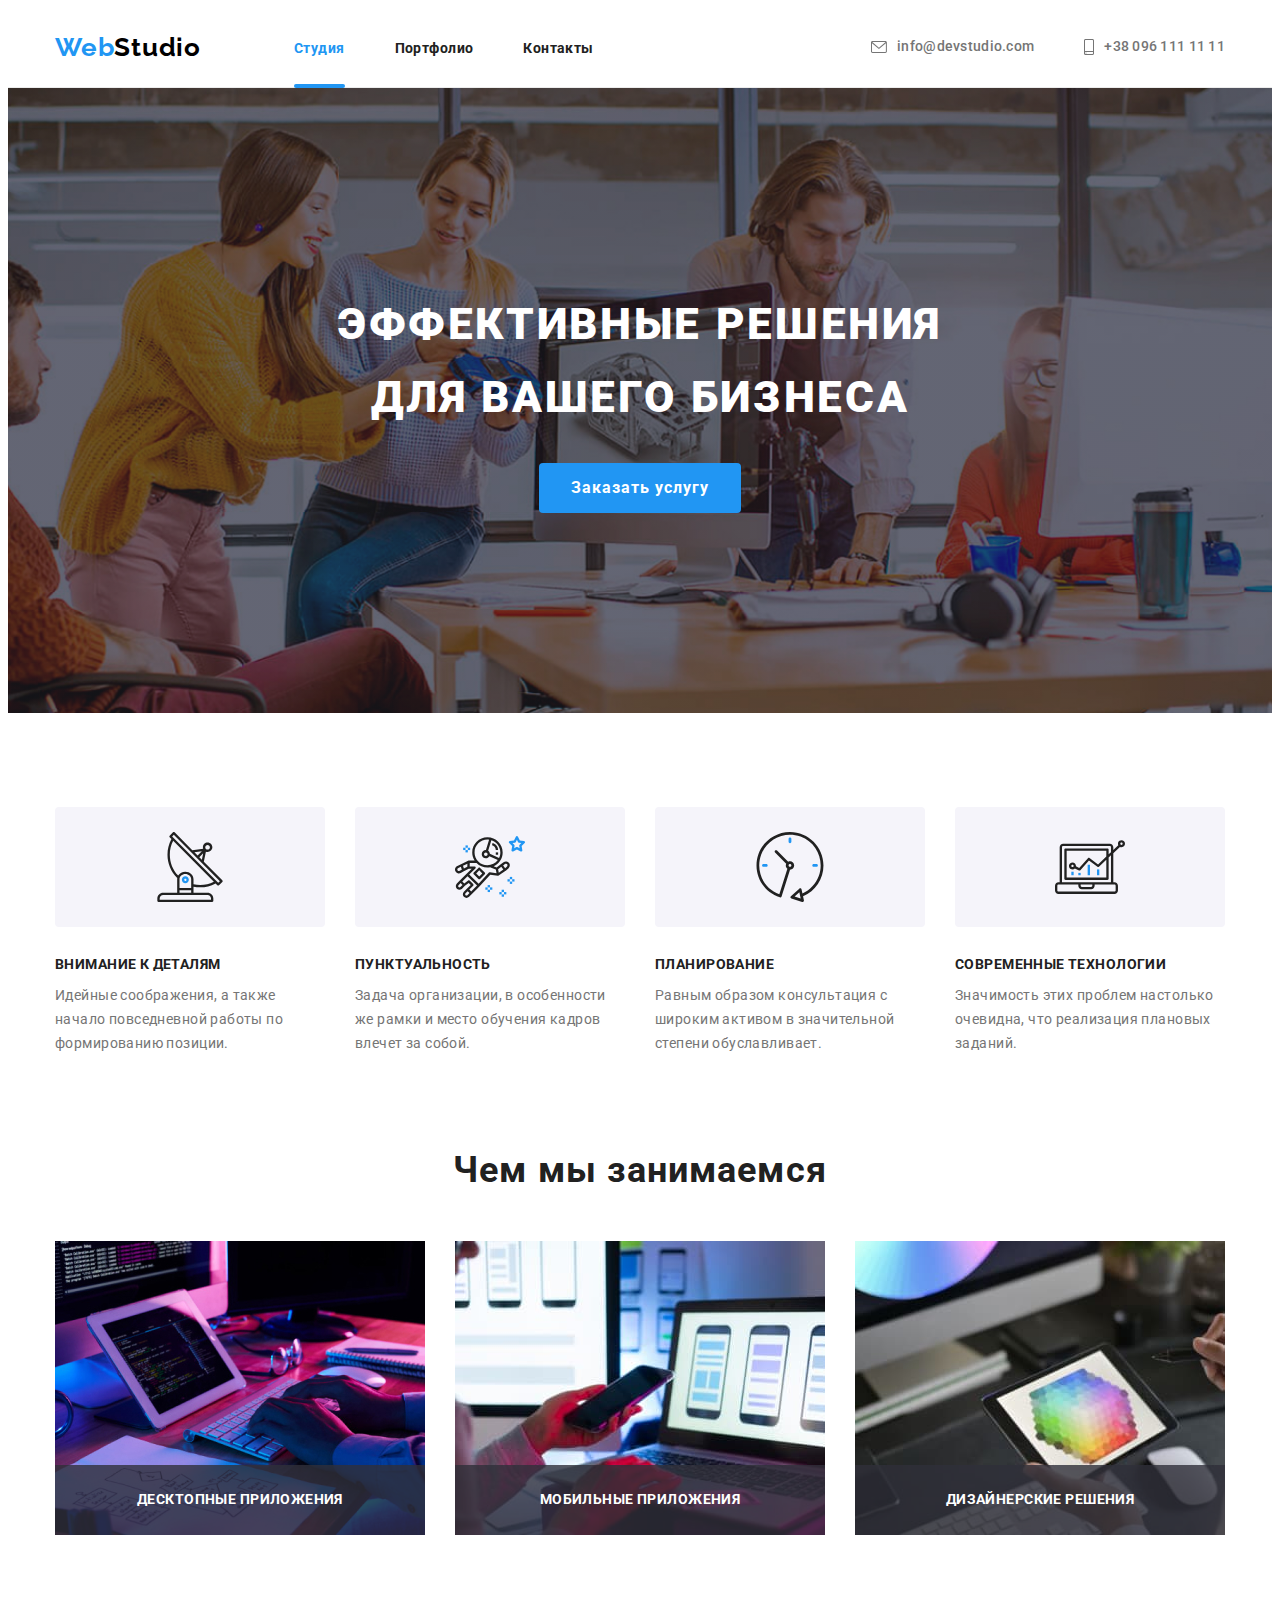
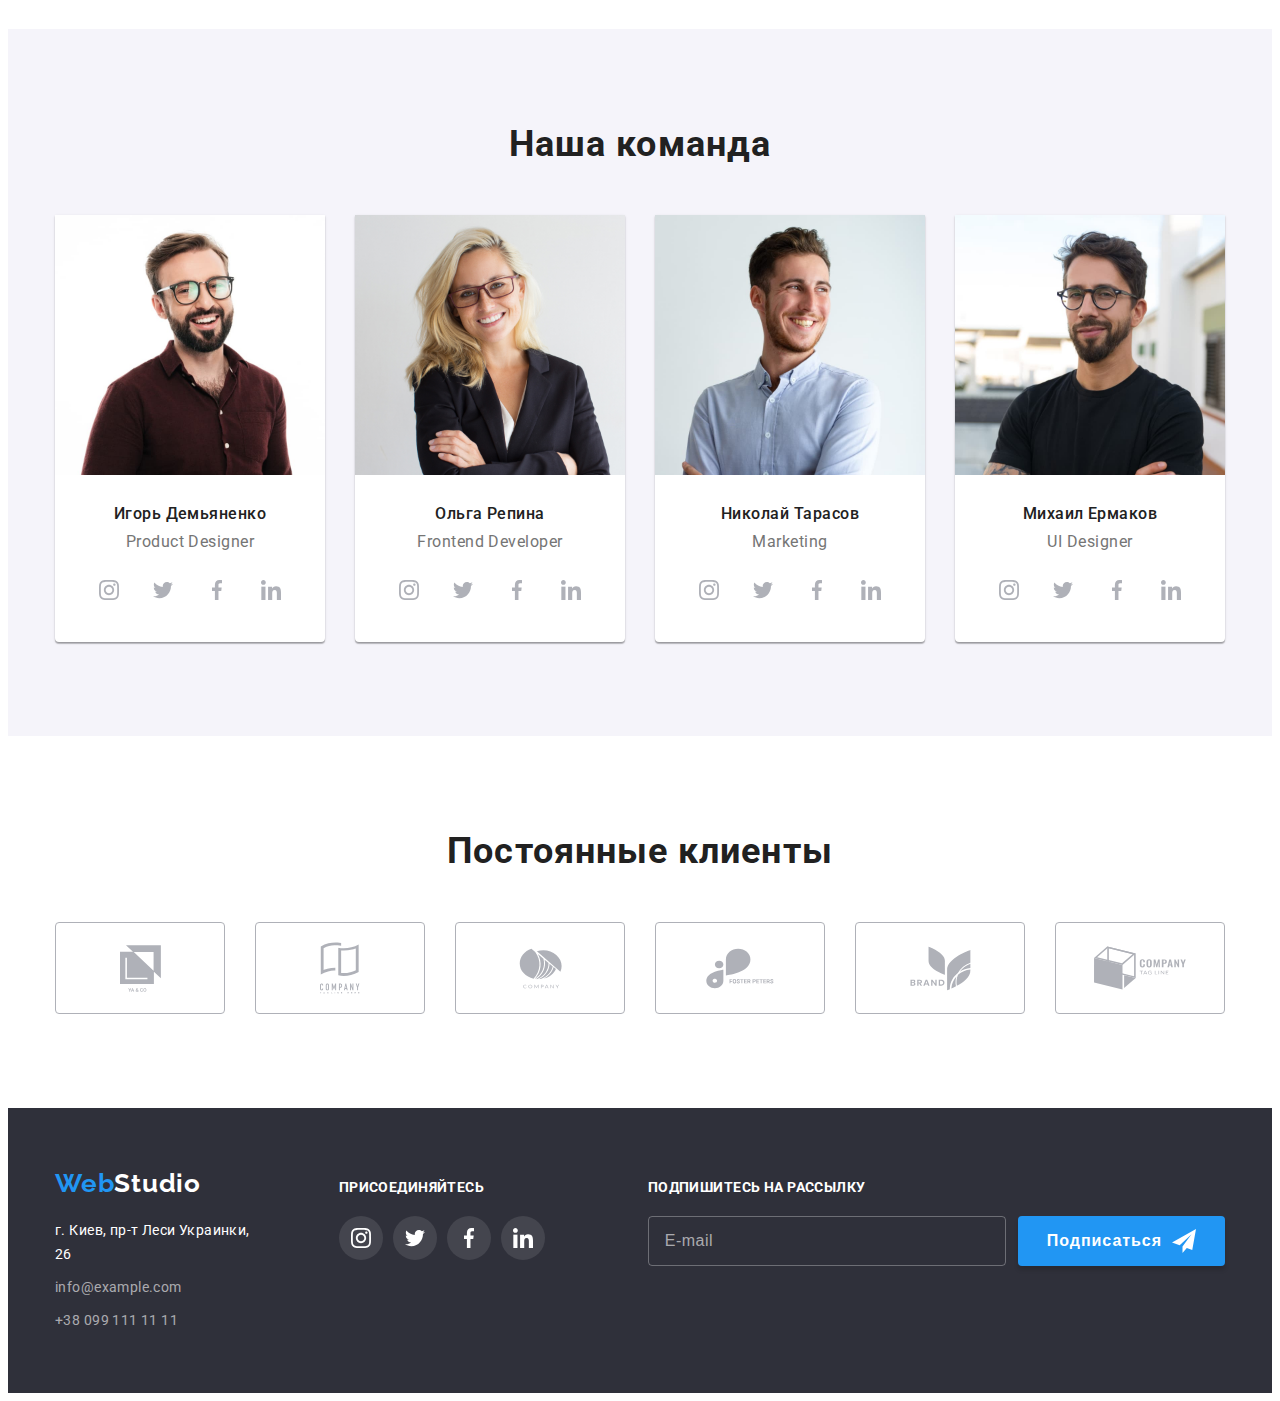
==== index.html @ 804efa56 "Переносит файлы" ====
<!DOCTYPE html>
<html lang="en">
  <head>
    <meta charset="UTF-8" />
    <meta http-equiv="X-UA-Compatible" content="IE=edge" />
    <meta name="viewport" content="width=device-width, initial-scale=1.0" />
    <title>WebStudio</title>
    <link
      rel="stylesheet"
      href="https://cdnjs.cloudflare.com/ajax/libs/modern-normalize/1.1.0/modern-normalize.min.css"
      integrity="sha512-wpPYUAdjBVSE4KJnH1VR1HeZfpl1ub8YT/NKx4PuQ5NmX2tKuGu6U/JRp5y+Y8XG2tV+wKQpNHVUX03MfMFn9Q=="
      crossorigin="anonymous"
      referrerpolicy="no-referrer"
    />
    <link rel="preconnect" href="https://fonts.gstatic.com" />
    <link
      href="https://fonts.googleapis.com/css2?family=Raleway:wght@700&family=Roboto:wght@400;500;700;900&display=swap"
      rel="stylesheet"
    />

    <link rel="stylesheet" href="./css/styles.css" />
  </head>
  <body>
    <!-- HEADER -->
    <header class="header">
      <div class="container header-container">
        <a href="" class="company link name-company-container"
          ><span class="company-span">Web</span>Studio</a
        >
        <!-- Navigation -->
        <nav class="navigation">
          <ul class="nav-link-container link list">
            <li class="nav-item">
              <a class="nav-link-title link current" href="./index.html"
                >Cтудия</a
              >
            </li>
            <li class="nav-item">
              <a class="nav-link-title link" href="./portfolio.html"
                >Портфолио</a
              >
            </li>
            <li class="nav-item">
              <a class="nav-link-title link" href="#">Контакты</a>
            </li>
          </ul>
        </nav>
        <ul class="header-link-container list">
          <li class="header-link-container-item">
            <a
              href="mailto:info@devstudio"
              class="nav-link header-button nav-icon-list-item link"
            >
              <svg class="nav-link-icon nav-link" width="16px" height="12px">
                <use href="./images/icons.svg#icon-envelope"></use>
              </svg>

              info@devstudio.com
            </a>
          </li>

          <li class="header-link-container-item">
            <a
              href="tel:+380961111111"
              class="nav-link header-button nav-icon-list-item link"
            >
              <svg class="nav-link-icon nav-link" width="10px" height="16px">
                <use href="./images/icons.svg#icon-smartphone"></use>
              </svg>
              +38 096 111 11 11</a
            >
          </li>
        </ul>
      </div>
    </header>
    <!--Main content section-->
    <main>
      <section class="main-section">
        <div class="container">
          <h1 class="main-title main-title-section">
            Эффективные решения <br />для вашего бизнеса
          </h1>
          <button
            type="button"
            class="main-btn main-btn-section"
            data-modal-open
          >
            Заказать услугу
          </button>
        </div>
      </section>
      <section class="section-advantages">
        <div class="container">
          <h2 class="visually-hidden">Наши преимущества</h2>
          <ul class="section-list">
            <li class="list section-item">
              <div class="advantages-section-icon">
                <svg class="advantages-icon">
                  <use href="./images/icons.svg#icon-advantages1"></use>
                </svg>
              </div>
              <h3 class="link-title title-list-advantages">
                Внимание к деталям
              </h3>
              <p class="link-text">
                Идейные соображения, а также начало повседневной работы по
                формированию позиции.
              </p>
            </li>

            <li class="list section-item">
              <div class="advantages-section-icon">
                <svg class="advantages-icon">
                  <use href="./images/icons.svg#icon-advantages2"></use>
                </svg>
              </div>
              <h3 class="link-title title-list-advantages">Пунктуальность</h3>
              <p class="link-text">
                Задача организации, в особенности же рамки и место обучения
                кадров влечет за собой.
              </p>
            </li>

            <li class="list section-item">
              <div class="advantages-section-icon">
                <svg class="advantages-icon">
                  <use href="./images/icons.svg#icon-advantages3"></use>
                </svg>
              </div>
              <h3 class="link-title title-list-advantages">Планирование</h3>
              <p class="link-text">
                Равным образом консультация с широким активом в значительной
                степени обуславливает.
              </p>
            </li>

            <li class="list section-item">
              <div class="advantages-section-icon">
                <svg class="advantages-icon">
                  <use href="./images/icons.svg#icon-advantages4"></use>
                </svg>
              </div>
              <h3 class="link-title title-list-advantages">
                Современные технологии
              </h3>
              <p class="link-text">
                Значимость этих проблем настолько очевидна, что реализация
                плановых заданий.
              </p>
            </li>
          </ul>
        </div>
      </section>

      <section class="section">
        <div class="container">
          <h2 class="section-title">Чем мы занимаемся</h2>
          <ul class="section-list">
            <li class="section-item list">
              <div class="overley-section">
                <img src="./images/box1.jpg" alt="Работник пишет код" width="370" height="294"/>
                <div class="overley-images-studious">
                  <h3 class="overley-title">Десктопные приложения</h3>
                </div>
              </div>
            </li>

            <li class="section-item list">
              <div class="overley-section">
                <img src="./images/box2.jpg" alt="Работник занимается дизайном" width="370" height="294"/>
                <div class="overley-images-studious">
                  <h3 class="overley-title">Мобильные приложения</h3>
                </div>
              </div>
            </li>
            <li class="section-item list">
              <div class="overley-section">
                <img src="./images/box3.jpg" alt="Работник занимается рисовкой" width="370" height="294"/>
                <div class="overley-images-studious">
                  <h3 class="overley-title">Дизайнерские решения</h3>
                </div>
              </div>
            </li>
          </ul>
        </div>
      </section>

      <section class="our-team section">
        <div class="container">
          <h2 class="section-title">Наша команда</h2>

          <ul class="section-list">
            <li class="section-item our-team-content list">
              <img  src="./images/img-team.jpg" alt=" фото Игоря Демьяненко" width="270" height="260"/>
              <div class="our-team-box">
                <h3 class="section-title-list">Игорь Демьяненко</h3>
                <p class="section-text card-content">Product Designer</p>
                <ul class="our-team-icon-list">
                  <li class="list">
                    <a href="#" class="our-team-icon-link">
                      <svg class="our-team-icon">
                        <use
                          href="./images/icons.svg#icon-instagram-team"
                        ></use>
                      </svg>
                    </a>
                  </li>
                  <li class="list">
                    <a href="#" class="our-team-icon-link">
                      <svg class="our-team-icon">
                        <use href="./images/icons.svg#icon-twitter-team"></use>
                      </svg>
                    </a>
                  </li>
                  <li class="list">
                    <a href="#" class="our-team-icon-link">
                      <svg class="our-team-icon">
                        <use href="./images/icons.svg#icon-facebook-team"></use>
                      </svg>
                    </a>
                  </li>

                  <li class="list">
                    <a href="#" class="our-team-icon-link">
                      <svg class="our-team-icon">
                        <use href="./images/icons.svg#icon-linkedin-team"></use>
                      </svg>
                    </a>
                  </li>
                </ul>
              </div>
            </li>
            <li class="section-item our-team-content list">
              <img src="./images/img-team2.jpg" alt=" фото Ольги Репиной" width="270" height="260"/>
              <div class="our-team-box">
                <h3 class="section-title-list">Ольга Репина</h3>
                <p class="section-text card-content">Frontend Developer</p>
                <ul class="our-team-icon-list">
                  <li class="our-team-card-item list">
                    <a href="#" class="our-team-icon-link">
                      <svg class="our-team-icon">
                        <use
                          href="./images/icons.svg#icon-instagram-team"
                        ></use>
                      </svg>
                    </a>
                  </li>
                  <li class="list">
                    <a href="#" class="our-team-icon-link">
                      <svg class="our-team-icon">
                        <use href="./images/icons.svg#icon-twitter-team"></use>
                      </svg>
                    </a>
                  </li>
                  <li class="list">
                    <a href="#" class="our-team-icon-link">
                      <svg class="our-team-icon">
                        <use href="./images/icons.svg#icon-facebook-team"></use>
                      </svg>
                    </a>
                  </li>

                  <li class="list">
                    <a href="#" class="our-team-icon-link">
                      <svg class="our-team-icon">
                        <use href="./images/icons.svg#icon-linkedin-team"></use>
                      </svg>
                    </a>
                  </li>
                </ul>
              </div>
            </li>
            <li class="section-item our-team-content list">
              <img 
                src="./images/img-team3.jpg"
                alt="фото Николая Тарасова"
                width="270"
                height="260"
              />
              <div class="our-team-box">
                <h3 class="section-title-list">Николай Тарасов</h3>
                <p class="section-text card-content">Marketing</p>
                <ul class="our-team-icon-list">
                  <li class="list">
                    <a href="#" class="our-team-icon-link">
                      <svg class="our-team-icon">
                        <use
                          href="./images/icons.svg#icon-instagram-team"
                        ></use>
                      </svg>
                    </a>
                  </li>
                  <li class="list">
                    <a href="#" class="our-team-icon-link">
                      <svg class="our-team-icon">
                        <use href="./images/icons.svg#icon-twitter-team"></use>
                      </svg>
                    </a>
                  </li>
                  <li class="list">
                    <a href="#" class="our-team-icon-link">
                      <svg class="our-team-icon">
                        <use href="./images/icons.svg#icon-facebook-team"></use>
                      </svg>
                    </a>
                  </li>

                  <li class="list">
                    <a href="#" class="our-team-icon-link">
                      <svg class="our-team-icon">
                        <use href="./images/icons.svg#icon-linkedin-team"></use>
                      </svg>
                    </a>
                  </li>
                </ul>
              </div>
            </li>
            <li class="section-item our-team-content list">
              <img
                src="./images/img-team4.jpg"
                alt=" фото Михаила Ермакова"
                width="270"
                eheight="260"
              />
              <div class="our-team-box">
                <h3 class="section-title-list">Михаил Ермаков</h3>
                <p class="section-text card-content">UI Designer</p>
                <ul class="our-team-icon-list">
                  <li class="list">
                    <a href="#" class="our-team-icon-link">
                      <svg class="our-team-icon">
                        <use
                          href="./images/icons.svg#icon-instagram-team"
                        ></use>
                      </svg>
                    </a>
                  </li>
                  <li class="list">
                    <a href="#" class="our-team-icon-link">
                      <svg class="our-team-icon">
                        <use href="./images/icons.svg#icon-twitter-team"></use>
                      </svg>
                    </a>
                  </li>
                  <li class="list">
                    <a href="#" class="our-team-icon-link">
                      <svg class="our-team-icon">
                        <use href="./images/icons.svg#icon-facebook-team"></use>
                      </svg>
                    </a>
                  </li>

                  <li class="list">
                    <a href="#" class="our-team-icon-link">
                      <svg class="our-team-icon">
                        <use href="./images/icons.svg#icon-linkedin-team"></use>
                      </svg>
                    </a>
                  </li>
                </ul>
              </div>
            </li>
          </ul>
        </div>
      </section>
      <section class="section">
        <div class="container">
          <h3 class="section-title">Постоянные клиенты</h3>
          <ul class="client-icon-list list">
            <li class="client-icon-list-item">
              <a href="#" class="client-icon-link">
                <svg class="client-icon" width="41" height="47">
                  <use href="./images/icons.svg#icon-client"></use>
                </svg>
              </a>
            </li>
            <li class="client-icon-list-item">
              <a href="#" class="client-icon-link">
                <svg class="client-icon" width="40" height="52">
                  <use href="./images/icons.svg#icon-client1"></use>
                </svg>
              </a>
            </li>
            <li class="client-icon-list-item">
              <a href="#" class="client-icon-link">
                <svg class="client-icon" width="43" height="41">
                  <use href="./images/icons.svg#icon-client2"></use>
                </svg>
              </a>
            </li>
            <li class="client-icon-list-item">
              <a href="#" class="client-icon-link">
                <svg class="client-icon" width="84" height="41">
                  <use href="./images/icons.svg#icon-client3"></use>
                </svg>
              </a>
            </li>
            <li class="client-icon-list-item">
              <a href="#" class="client-icon-link">
                <svg class="client-icon" width="63" height="45">
                  <use href="./images/icons.svg#icon-client4"></use>
                </svg>
              </a>
            </li>
            <li class="client-icon-list-item">
              <a href="#" class="client-icon-link">
                <svg class="client-icon" width="94" height="44">
                  <use href="./images/icons.svg#icon-client5"></use>
                </svg>
              </a>
            </li>
          </ul>
        </div>
      </section>
    </main>
    <!--footer-->
    <footer class="footer-section">
      <div class="container footer">
        <div class="footer-logo-section">
          <a href="#" class="link footer-name-company"
            ><span class="company-span">Web</span
            ><span class="name-company-span">Studio</span></a
          >

          <address class="address-text footer-content">
            г. Киев, пр-т Леси Украинки, 26
          </address>
          <ul class="footer-list">
            <li class="footer-item list">
              <a href="mailto:info@example.com" class="footer-link link"
                >info@example.com</a
              >
            </li>
            <li class="footer-item list">
              <a href="tel:+380991111111" class="footer-link link"
                >+38 099 111 11 11</a
              >
            </li>
          </ul>
        </div>
        <div class="footer-icon-section">
          <p class="footer-text">Присоединяйтесь</p>
          <ul class="footer-icon-list list">
            <li>
              <a href="#" class="footer-icon-link"
                ><svg class="footer-icon">
                  <use href="./images/icons.svg#icon-instagram"></use>
                </svg>
              </a>
            </li>
            <li>
              <a href="#" class="footer-icon-link">
                <svg class="footer-icon">
                  <use href="./images/icons.svg#icon-twitter"></use>
                </svg>
              </a>
            </li>
            <li>
              <a href="#" class="footer-icon-link">
                <svg class="footer-icon">
                  <use href="./images/icons.svg#icon-facebook"></use>
                </svg>
              </a>
            </li>
            <li>
              <a href="#" class="footer-icon-link"
                ><svg class="footer-icon">
                  <use href="./images/icons.svg#icon-linkedin"></use>
                </svg>
              </a>
            </li>
          </ul>
        </div>
        <form class="footer-form">
          <p class="Subscribe">Подпишитесь на рассылку</p>
          <div class="footer-subscribe">
            <label for="subscribe" class="footer-form-label">
              <input
                type="email"
                name="user-email"
                id="subscribe"
                placeholder="E-mail"
                class="user-email-input"
              />
            </label>
            <button type="submit" class="form-button">
              Подписаться
              <svg class="footer-form-icon">
                <use href="./images/icons.svg#icon-send"></use>
              </svg>
            </button>
          </div>
        </form>
      </div>
    </footer>
    <div class="backdrop is-hidden" data-modal>
      <div class="modal-btn">
        <button type="button" class="close-btn" data-modal-close>
          <svg class="close-btn-svg">
            <use href="./images/icons.svg#icon-close"></use>
          </svg>
        </button>

        <h3 class="modal-btn-form-title">
          Оставьте свои данные, мы вам перезвоним
        </h3>
        <form action="#" class="modal-btn-form">
          <label for="user-name" class="modal-btn-label"> Имя </label>
          <div class="form-btn-input">
            <input
              type="text"
              class="modal-btn-input"
              id="user-name"
              name="user-person"
              required
              minlength="2"
              pattern="[a-zA-Zа-яёА-ЯЁ]+"
              title="Имя должно содержать символы кирилицы или латиницы"
            />
            <svg class="modal-form-icon">
              <use href="./images/icons.svg#icon-person"></use>
            </svg>
          </div>

          <label for="user-phone" class="modal-btn-label"> Телефон </label>
          <div class="form-btn-input">
            <input
              type="tel"
              class="modal-btn-input"
              id="user-phone"
              name="user-number"
              required
              pattern="[0-9]{3}-[0-9]{3}-[0-9]{2}-[0-9]{2}"
              title="096-000-00-0"
            />
            <svg class="modal-form-icon">
              <use href="./images/icons.svg#icon-phone"></use>
            </svg>
          </div>

          <label for="user-email" class="modal-btn-label"> Почта </label>
          <div class="form-btn-input">
            <input
              type="email"
              class="modal-btn-input"
              id="user-email"
              name="user-e-mail"
              required
            />
            <svg class="modal-form-icon">
              <use href="./images/icons.svg#icon-email"></use>
            </svg>
          </div>
          <label for="Comment"  class="modal-btn-label"> Комментарий </label>
          <textarea
            name="field-comment"
            id="Comment"
            placeholder="Введите текст"
            class="modal-form-textarea"
          ></textarea>

          <input
            type="checkbox"
            name="agree"
            id="modal-form-checkbox"
            class="agree-input visually-hidden"
          />
          <label for="modal-form-checkbox" class="modal-btn-form-checkbox"
            >Соглашаюсь с рассылкой и принимаю
            <a href="#" class="form-link">&nbsp;Условия договора</a>
            </label>
            <button type="submit" class="modal-button">Отправить</button>
        </form>
    <script src="./js/modal.js"></script>
  </body>
</html>
---- css/styles.css ----
:root {
  --title-color: #212121;
  --text-color: #757575;
  --primary-background: #2f303a;
  --accent-color: #2196f3;
  --secondary-color: #ffff;
  --our-team-background: #f5f4fa;
  --company-text-color: #000000;
  --background-portfolio-button: #f5f4fa;
  --portfolio-overlay-background: rgba(33, 150, 243, 0.9);
  --timing-function: cubic-bezier(0.4, 0, 0.2, 1);
}

h1,
h2,
h3,
h4,
h5,
h6,
p {
  margin-top: 0;
  margin-bottom: 0;
  padding-left: 0;
}

.list {
  list-style: none;
}
ul,
ol {
  margin-top: 0;
  margin-bottom: 0;
  padding-left: 0;
}
img {
  display: block;
  max-width: 100%;
}
.link {
  text-decoration: none;
}
body {
  font-family: Roboto, sans-serif;
}
.visually-hidden {
  position: absolute;
  width: 1px;
  height: 1px;
  margin: -1px;
  border: 0;
  padding: 0;

  white-space: nowrap;
  clip-path: inset(100%);
  clip: rect(0 0 0 0);
  overflow: hidden;
}
*,
*::before,
*::after {
  box-sizing: border-box;
}

/* HEADER */
.container {
  width: 1200px;
  margin-left: auto;
  margin-right: auto;
  padding-left: 15px;
  padding-right: 15px;
}
.header {
  border-bottom: 1px solid #ececec;
  padding-top: 24px;
  padding-bottom: 24px;
}
.header-container {
  display: flex;
  align-items: center;
}
.navigation {
  display: flex;
}
.nav-link-container {
  display: flex;
}
.header-link-container {
  display: flex;
  margin-left: auto;
}
.header-link-container-item:not(:last-child) {
  margin-right: 50px;
}
.header-button {
  display: flex;
  align-items: center;
}
.name-company-container {
  margin-right: 93px;
}
.nav-item:not(:last-child) {
  margin-right: 50px;
}
.company {
  font-family: Raleway, sans-serif;
  font-weight: bold;
  font-size: 26px;
  line-height: 1.19;
  letter-spacing: 0.03em;
  color: var(--company-text-color);
}
.company-span {
  font-family: Raleway, sans-serif;
  font-weight: bold;
  font-size: 26px;
  line-height: 1.19;
  letter-spacing: 0.03em;
  color: var(--accent-color);
}
.nav-link-title {
  position: relative;
  font-weight: bold;
  font-size: 14px;
  line-height: 1.14;
  letter-spacing: 0.03em;
  color: var(--title-color);
  transition: color 250ms var(--timing-function);
}

.nav-link-title:hover,
.nav-link-title:focus {
  color: var(--accent-color);
}
.nav-link-title.current {
  padding: 28px 0px;
  color: var(--accent-color);
}
.nav-link-title.current::after {
  content: '';
  position: absolute;
  display: block;
  bottom: -4px;
  left: 0;
  width: 100%;
  height: 4px;

  background-color: #2196f3;
  border-radius: 2px;
}
.nav-link {
  font-weight: 500;
  font-size: 14px;
  line-height: 1.14;
  letter-spacing: 0.02em;
  color: var(--text-color);
  transition: color 250ms var(--timing-function);
}
.nav-link:hover,
.nav-link:focus {
  color: var(--accent-color);
}
.nav-icon-list-item {
  fill: #757575;
  transition: fill 250ms var(--timing-function);
}
.nav-icon-list-item:hover {
  fill: var(--accent-color);
}
.nav-link-icon {
  margin-right: 10px;
}

/* main content section */
.section {
  padding-top: 94px;
  padding-bottom: 94px;
}
.main-title {
  font-weight: 900;
  font-size: 44px;
  line-height: 1.65;
  text-align: center;
  letter-spacing: 0.06em;
  text-transform: uppercase;
  color: var(--secondary-color);
  margin-bottom: 30px;
}
.main-section {
  background-color: var(--primary-background);
  text-align: center;
  padding-top: 200px;
  padding-bottom: 200px;
  background-image: linear-gradient(
      to right,
      rgba(47, 48, 58, 0.4),
      rgba(47, 48, 58, 0.4)
    ),
    url('../images/main.jpg');
  background-repeat: no-repeat;
  background-position: center;
  background-size: cover;
  max-width: 1600px;
}

.main-btn {
  font-family: inherit;
  font-weight: bold;
  font-size: 16px;
  line-height: 1.87;
  text-align: center;
  letter-spacing: 0.06em;
  padding: 10px 32px;
  border-radius: 4px;
  border: 0;
  cursor: pointer;
  background-color: #2196f3;
  color: var(--secondary-color);
}
/* section components */
.section-list {
  display: flex;
}
.section-item:not(:last-child) {
  margin-right: 30px;
}
/* Overleys */
.overley-section {
  position: relative;
}
.overley-images-studious {
  position: absolute;
  bottom: 0;
  right: 0;
  width: 100%;
  height: 100%;
  background-color: rgba(47, 48, 58, 0.8);
  width: 370px;
  height: 70px;
  padding: 27px;
}
.overley-title {
  font-weight: bold;
  font-size: 14px;
  line-height: 1.14;
  text-align: center;
  letter-spacing: 0.03em;
  text-transform: uppercase;

  color: #ffffff;
}

/* Card */

.card-content {
  margin-top: 9px;
}
/* Advantages */
.title-list-advantages {
  margin-bottom: 10px;
}
.section-advantages {
  padding-top: 94px;
}
.advantages-section-icon {
  display: flex;
  width: 270px;
  height: 120px;
  background-color: #f5f4fa;
  border-radius: 4px;
  margin-bottom: 30px;
  align-items: center;
  justify-content: center;
}
.advantages-icon {
  width: 70px;
  height: 70px;
}
.link-title {
  text-transform: uppercase;
  font-weight: bold;
  font-size: 14px;
  line-height: 1.14;
  letter-spacing: 0.03em;
  color: var(--title-color);
}
.link-text {
  font-size: 14px;
  line-height: 24px;
  letter-spacing: 0.03em;
  color: var(--text-color);
}
/* Our-team */

.our-team-content {
  background: #ffffff;
  border-radius: 0px 0px 4px 4px;
  box-shadow: 0px 1px 3px rgba(0, 0, 0, 0.12), 0px 1px 1px rgba(0, 0, 0, 0.14),
    0px 2px 1px rgba(0, 0, 0, 0.2);
}
.our-team {
  background: var(--our-team-background);
}
.our-team-box {
  padding: 30px 32px;
}

.our-team-icon-link {
  display: flex;
  align-items: center;
  justify-content: center;
  width: 44px;
  height: 44px;
  fill: #afb1b8;
  border-radius: 50%;
  background-color: #ffffff;
  transition: background-color 250ms var(--timing-function),
    fill 250ms var(--timing-function);
}
.our-team-icon-link:hover,
.our-team-icon-link:focus {
  fill: #fff;
  background-color: #2196f3;
}
.our-team-icon-list {
  display: flex;
  margin-top: 16px;
  justify-content: space-between;
}
.our-team-icon {
  width: 20px;
  height: 20px;
}

/* Client */
.client-icon-list-item:not(:last-child) {
  margin-right: 30px;
}
.client-icon-link {
  display: flex;
  border: 1px solid #afb1b8;
  border-radius: 4px;
  justify-content: center;
  align-items: center;
  width: 170px;
  height: 92px;
  fill: #afb1b8;
  transition: background-color 250ms var(--timing-function),
    fill 250ms var(--timing-function);
}
.client-icon-link:hover,
.client-icon-link:focus {
  fill: #2196f3;
  border: 1px solid #2196f3;
}
.client-icon-list {
  display: flex;
}
/* What are we doing */

.section-title {
  font-weight: bold;
  font-size: 36px;
  line-height: 1.17;
  text-align: center;
  letter-spacing: 0.03em;
  color: var(--title-color);
  margin-bottom: 50px;
}
.section-title-list {
  font-family: Roboto;
  font-style: normal;
  font-weight: 500;
  font-size: 16px;
  line-height: 1.18;
  text-align: center;
  letter-spacing: 0.03em;
  color: var(--title-color);
}
.section-text {
  font-size: 16px;
  line-height: 1.18;
  text-align: center;
  letter-spacing: 0.03em;
  color: var(--text-color);
}
/* Footer components */
.footer-item:not(:last-child) {
  margin-bottom: 9px;
}
.footer-name-company {
  margin-bottom: 20px;
  display: block;
}

/* Footer */
.footer-section {
  display: flex;
  align-items: baseline;
  background: var(--primary-background);
  padding-top: 60px;
  padding-bottom: 60px;
}
.footer-text {
  font-weight: bold;
  font-size: 14px;
  line-height: 1.14;
  letter-spacing: 0.03em;
  text-transform: uppercase;
  color: #ffffff;
}
.footer-icon-list {
  display: flex;
  margin-top: 20px;
}
.footer-icon-link {
  display: flex;
  justify-content: center;
  align-items: center;
  width: 44px;
  height: 44px;
  border-radius: 50%;
  background-color: rgba(255, 255, 255, 0.1);
  margin-right: 10px;
  transition: background-color 250ms var(--timing-function);
}
.footer-icon-link:hover,
.footer-icon-link:focus {
  background-color: #2196f3;
}

.footer-icon {
  width: 20px;
  height: 20px;
  fill: #ffff;
}
.footer-logo-section {
  margin-right: 70px;
}
.footer-icon-section {
  display: flex;
  flex-direction: column;
}
.footer {
  display: flex;
  align-items: baseline;
}
.name-company-span {
  font-family: Raleway, sans-serif;
  font-weight: bold;
  font-size: 26px;
  line-height: 1.19;
  letter-spacing: 0.03em;
  color: var(--secondary-color);
}
.address-text {
  font-style: normal;
  font-size: 14px;
  line-height: 1.71;
  letter-spacing: 0.03em;
  color: var(--secondary-color);
}
.footer-list {
  margin-top: 9px;
}
.footer-link {
  font-size: 14px;
  line-height: 1.71;
  letter-spacing: 0.03em;
  color: rgba(255, 255, 255, 0.6);
  transition: color 250ms var(--timing-function);
}
.footer-link:hover,
.footer-link:focus {
  color: var(--secondary-color);
}
/* Footer-form */
.footer-form {
  margin-left: 93px;
}
.footer-subscribe {
  display: flex;
}

.Subscribe {
  font-weight: bold;
  font-size: 14px;
  line-height: 1.14;
  letter-spacing: 0.03em;
  text-transform: uppercase;

  color: var(--secondary-color);
  margin-bottom: 20px;
}
.user-email-input {
  width: 358px;
  height: 50px;
  padding: 15px 16px;
  border: 1px solid rgba(255, 255, 255, 0.3);
  background-color: transparent;
  border-radius: 4px;
  color: var(--secondary-color);
  outline: 0;
}
.user-email-input::placeholder {
  font-size: 16px;
  line-height: 1.25;
  letter-spacing: 0.03em;
  color: rgba(255, 255, 255, 0.6);
}

.form-button {
  display: flex;
  justify-content: center;
  align-items: center;
  padding: 10px 29px;
  margin-left: 12px;
  font-weight: bold;
  font-size: 16px;
  line-height: 1.87;
  letter-spacing: 0.06em;
  border: 0;
  background-color: var(--accent-color);
  box-shadow: 0px 4px 4px rgba(0, 0, 0, 0.15);
  border-radius: 4px;
  color: #ffffff;
  cursor: pointer;
}
.footer-form-icon {
  width: 24px;
  height: 24px;
  margin-left: 10px;
}
/* Portfolio */
.portfolio-list-item:not(:last-child) {
  margin-right: 8px;
}
.portfolio-list-button {
  display: flex;
  justify-content: center;
  margin-bottom: 34px;
}
.portfolio-card-set {
  padding: 0;
  margin: 0;
  display: flex;
  flex-wrap: wrap;
  margin-left: -30px;
  margin-top: -30px;
}
.portfolio-card-set > .portfolio-item {
  flex-basis: calc(100% / 3- 30px);
  margin-left: 30px;
  margin-top: 30px;
}
.portfolio-link-card-item {
  position: relative;
  display: block;
  cursor: pointer;
  transition: box-shadow 250ms var(--timing-function);
}
.portfolio-link-card-item:hover,
.portfolio-link-card-item:focus {
  box-shadow: 0px 1px 1px rgba(0, 0, 0, 0.12), 0px 4px 4px rgba(0, 0, 0, 0.06),
    1px 4px 6px rgba(0, 0, 0, 0.16);
}
.portfolio-card-content {
  padding: 20px 24px;
  border: 1px solid #eeeeee;
  border-top: 0;
}

.portfolio-button {
  font-family: inherit;
  background: var(--background-portfolio-button);
  cursor: pointer;
  font-weight: 500;
  font-size: 16px;
  line-height: 1.62;
  letter-spacing: 0.03em;
  border: 0;
  padding: 6px 22px;
  border-radius: 4px;
  color: var(--title-color);
  transition: background-color 250ms var(--timing-function),
    box-shadow 250ms var(--timing-function), color 250ms var(--timing-function);
}
.portfolio-button:hover,
.portfolio-button:focus {
  background: var(--accent-color);
  color: var(--secondary-color);
  box-shadow: 0px 3px 1px rgba(0, 0, 0, 0.1), 0px 1px 2px rgba(0, 0, 0, 0.08),
    0px 2px 2px rgba(0, 0, 0, 0.12);
}
.portfolio-button.current {
  background: var(--accent-color);
  color: var(--secondary-color);
  box-shadow: 0px 3px 1px rgba(0, 0, 0, 0.1), 0px 1px 2px rgba(0, 0, 0, 0.08),
    0px 2px 2px rgba(0, 0, 0, 0.12);
}

.portfolio-title {
  font-weight: bold;
  font-size: 18px;
  line-height: 2;
  letter-spacing: 0.06em;
  margin-bottom: 4px;
  color: var(--title-color);
}
.portfolio-text {
  font-size: 16px;
  line-height: 1.87;
  letter-spacing: 0.03em;
  color: var(--text-color);
}
.portfolio-img {
  position: relative;
  overflow: hidden;
}

.portfolio-overlay {
  position: absolute;
  width: 100%;
  height: 100%;
  top: 0;
  left: 0;
  padding: 63px 24px;
  background-color: var(--portfolio-overlay-background);
  font-weight: normal;
  font-size: 18px;
  line-height: 1.55;
  letter-spacing: 0.03em;
  color: #ffffff;
  overflow: auto;
  transform: translateY(101%);
  transition: transform 500ms;
}
.portfolio-link-card-item:hover .portfolio-overlay,
.portfolio-link-card-item:focus .portfolio-overlay {
  transform: translateY(0%);
}
/* modal-btn */
.backdrop {
  position: fixed;
  top: 0;
  left: 0;
  width: 100%;
  height: 100%;
  background-color: rgba(0, 0, 0, 0.2);
  transition: opacity 250ms linear, visibility 250ms linear;
}
.modal-btn {
  position: absolute;
  top: 50%;
  left: 50%;
  transform: translate(-50%, -50%);
  width: 528px;
  height: 581px;
  background-color: #fff;
  padding: 40px 40px;
}

.close-btn {
  position: absolute;
  top: 0;
  right: 0;
  justify-content: center;
  align-items: center;
  padding: 0;
  margin-right: 8px;
  margin-top: 8px;
  cursor: pointer;
  width: 30px;
  height: 30px;
  border-radius: 50%;
  border: 1px solid rgba(0, 0, 0, 0.1);
  background-color: transparent;
}
.close-btn:hover,
.close-btn:focus {
  fill: var(--accent-color);
}
.close-btn-svg {
  width: 11px;
  height: 11px;
  transition: fill 250ms var(--timing-function);
}
.is-hidden {
  opacity: 0;
  visibility: hidden;
  pointer-events: none;
}
/* modal-btn-form */
.modal-btn-form {
  display: flex;
  flex-direction: column;
}

.modal-btn-form-title {
  font-weight: bold;
  font-size: 20px;
  line-height: 1.15;
  letter-spacing: 0.03em;
  margin-bottom: 12px;
}
.modal-btn-label {
  display: block;
  font-size: 12px;
  line-height: 1.17;
  letter-spacing: 0.01em;
  color: #757575;
  margin-bottom: 4px;
}
.modal-btn-input {
  width: 100%;
  height: 40px;
  padding-left: 42px;
  border: 1px solid rgba(33, 33, 33, 0.2);
  border-radius: 4px;
  cursor: pointer;
  outline: 0;
  transition: border-color 250ms var(--timing-function);
}
.modal-btn-input:hover,
.modal-btn-input:focus {
  border-color: #2196f3;
}
.modal-btn-input:hover + .modal-form-icon,
.modal-btn-input:focus + .modal-form-icon {
  fill: var(--accent-color);
}

.modal-form-icon {
  position: absolute;
  width: 18px;
  height: 18px;
  top: 50%;
  left: 12px;
  transform: translateY(-50%);
  transition: fill 250ms var(--timing-function);
}
.form-btn-input {
  position: relative;
  margin-bottom: 10px;
}
.modal-form-textarea {
  width: 100%;
  height: 120px;
  border: 1px solid rgba(33, 33, 33, 0.2);
  border-radius: 4px;
  padding: 12px 16px;
  font-size: 14px;
  line-height: 1.14;
  letter-spacing: 0.01em;
  margin-bottom: 20px;
  resize: none;
  transition: border-color 250ms var(--timing-function);
}
.modal-form-textarea::placeholder {
  color: rgba(117, 117, 117, 0.5);
}
.modal-form-textarea:hover,
.modal-form-textarea:focus {
  outline: none;
  border-color: var(--accent-color);
}

.agree-input {
}
.agree-input:checked + .modal-btn-form-checkbox:before {
  border: 0;
  background-image: url('../images/check.svg');
  background-color: var(--accent-color);
  background-repeat: no-repeat;
  background-size: cover;
  background-position: center;
  border: 2px solid var(--accent-color);
  border-radius: 2px;
}
.agree-input:focus + .modal-btn-form-checkbox:before {
  border-color: var(--accent-color);
}
.modal-btn-form-checkbox:before {
  display: block;
  width: 16px;
  height: 15px;
  border: 2px solid #212121;
  cursor: pointer;
  box-shadow: 0px 4px 4px rgba(0, 0, 0, 0.25);
  content: '';
  margin-right: 7px;
}
.modal-btn-form-checkbox {
  display: flex;
  align-items: center;
  cursor: pointer;
  font-size: 14px;
  line-height: 1.71;
  letter-spacing: 0.03em;
  color: #757575;
  margin-bottom: 30px;
}

.modal-button {
  display: block;
  margin: 0 auto;
  padding: 10px 56px;
  font-weight: bold;
  font-size: 16px;
  line-height: 1.87;
  letter-spacing: 0.06em;
  background: var(--accent-color);
  box-shadow: 0px 4px 4px rgba(0, 0, 0, 0.15);
  border-radius: 4px;
  border: 0;
  color: #ffffff;
  cursor: pointer;
}
.modal-form-button {
  display: flex;
  justify-content: center;
  align-items: center;
}
.form-link {
  color: #2196f3;
}
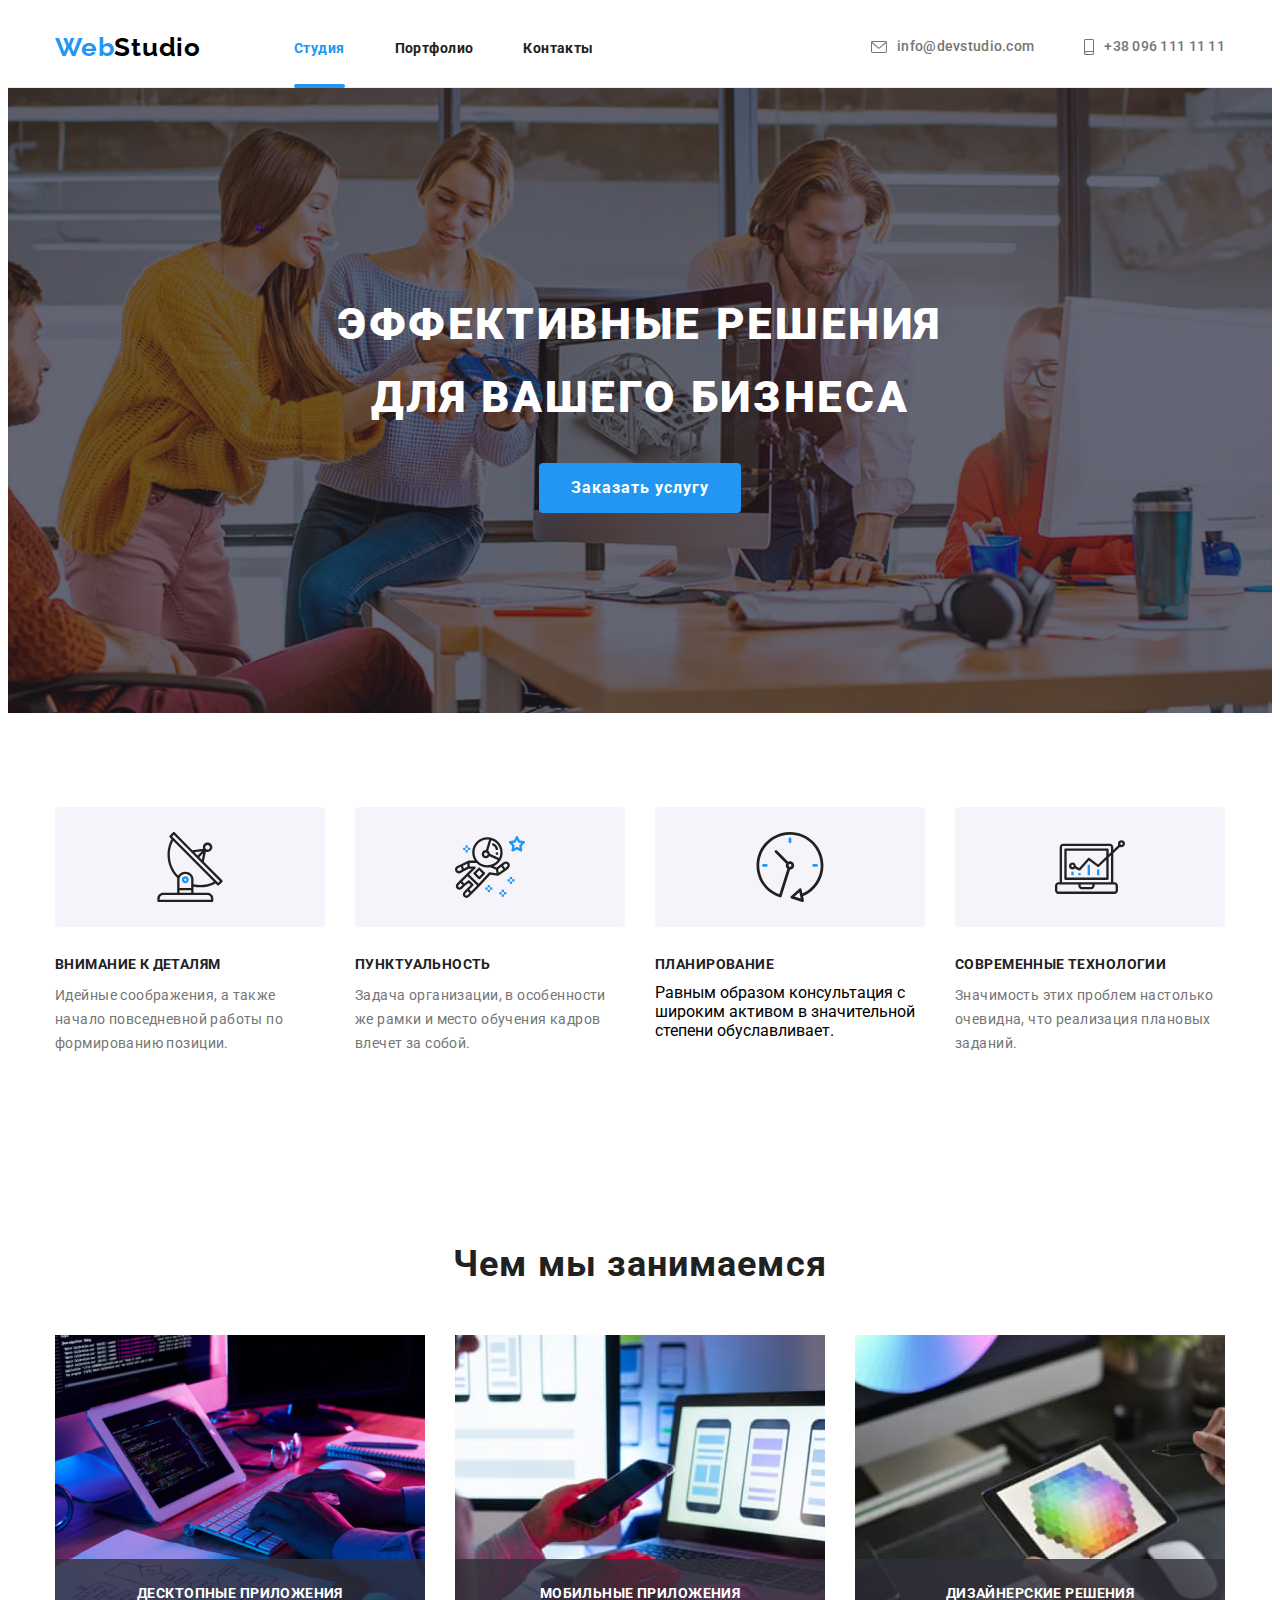
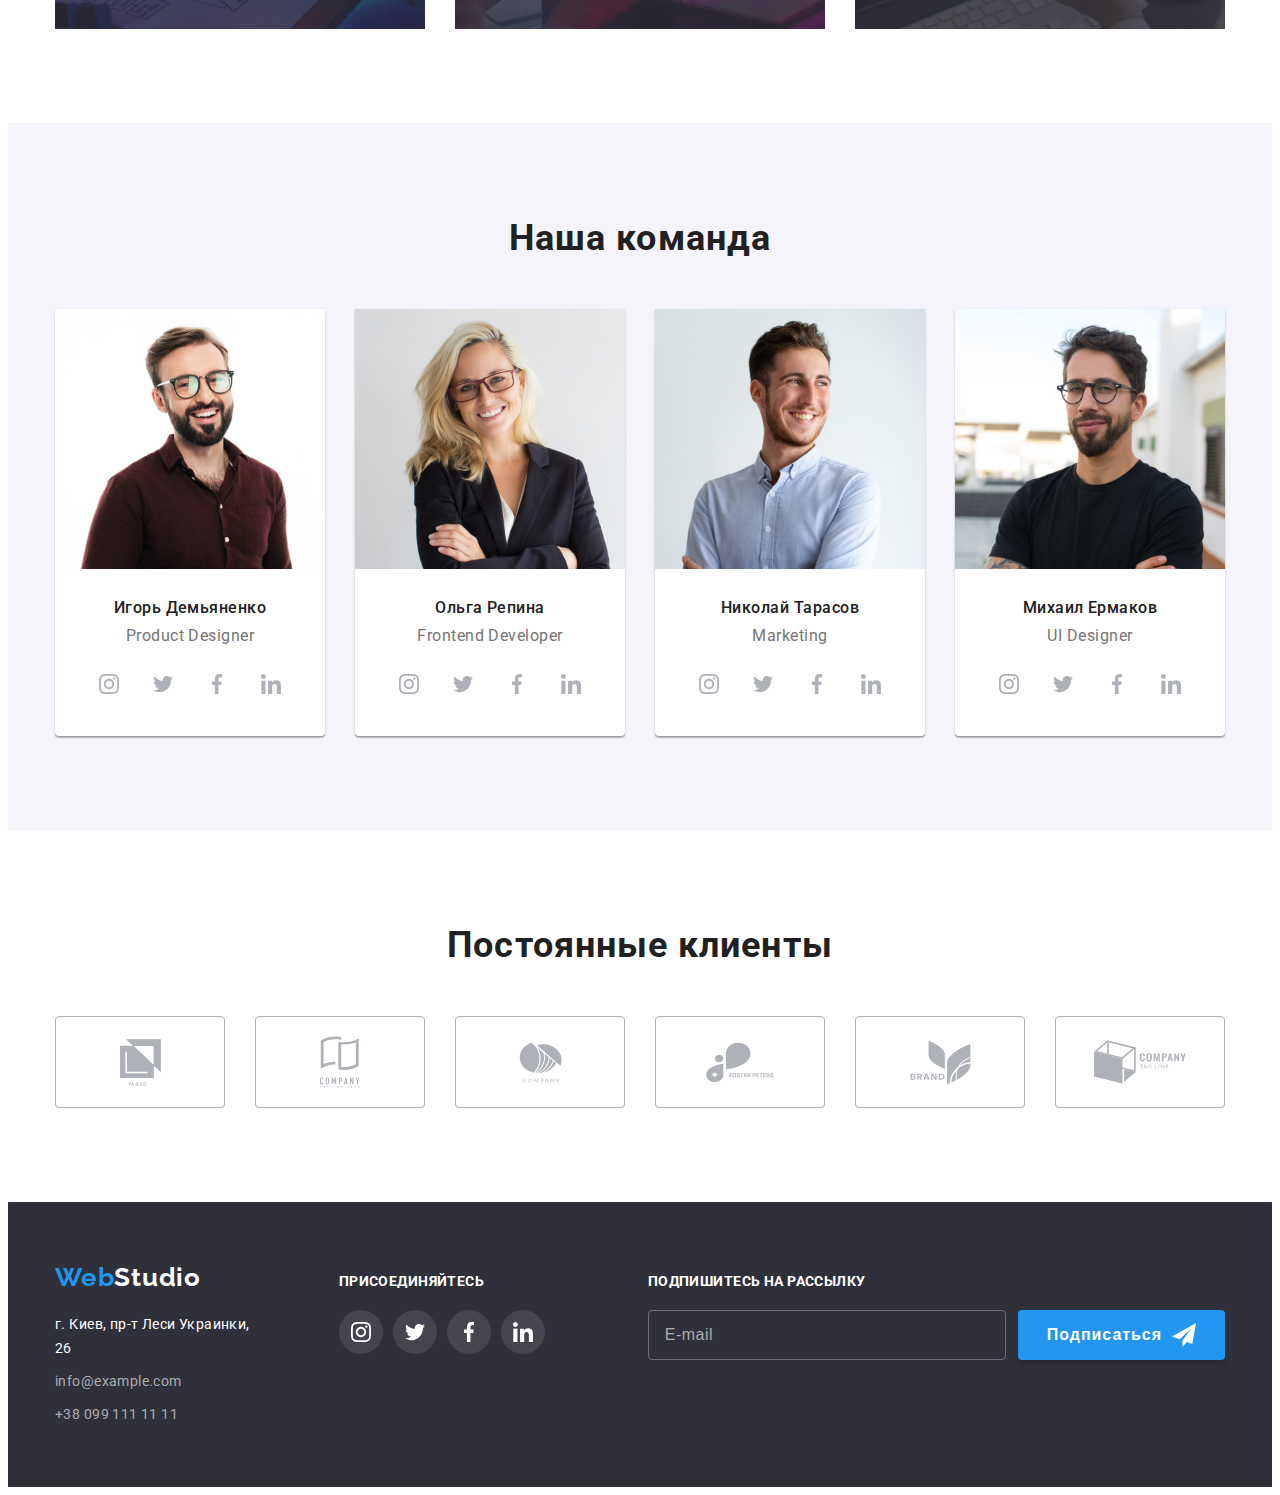
==== commit dc79b237: "Вносит изменения" ====
--- a/index.html
+++ b/index.html
@@ -18,40 +18,40 @@
       rel="stylesheet"
     />
 
-    <link rel="stylesheet" href="./css/styles.css" />
+    <link rel="stylesheet" href="./css/main.min.css" />
   </head>
   <body>
     <!-- HEADER -->
     <header class="header">
-      <div class="container header-container">
-        <a href="" class="company link name-company-container"
-          ><span class="company-span">Web</span>Studio</a
+      <div class="container header__container">
+        <a href="" class="logo  link"
+          ><span class="logo__span">Web</span>Studio</a
         >
         <!-- Navigation -->
         <nav class="navigation">
-          <ul class="nav-link-container link list">
-            <li class="nav-item">
-              <a class="nav-link-title link current" href="./index.html"
+          <ul class="nav-list link list">
+            <li class="nav-list__item">
+              <a class="nav-list__link link current" href="./index.html"
                 >Cтудия</a
               >
             </li>
-            <li class="nav-item">
-              <a class="nav-link-title link" href="./portfolio.html"
+            <li class="nav-list__item">
+              <a class="nav-list__link link" href="./portfolio.html"
                 >Портфолио</a
               >
             </li>
-            <li class="nav-item">
-              <a class="nav-link-title link" href="#">Контакты</a>
+            <li class="nav-list__item">
+              <a class="nav-list__link link" href="#">Контакты</a>
             </li>
           </ul>
         </nav>
-        <ul class="header-link-container list">
-          <li class="header-link-container-item">
+        <ul class="communication-list list">
+          <li class="communication-list__item">
             <a
               href="mailto:info@devstudio"
-              class="nav-link header-button nav-icon-list-item link"
+              class="communication-list__link  communication-list__icon-link link"
             >
-              <svg class="nav-link-icon nav-link" width="16px" height="12px">
+              <svg class="communication-list__icon" width="16px" height="12px">
                 <use href="./images/icons.svg#icon-envelope"></use>
               </svg>
 
@@ -59,12 +59,12 @@
             </a>
           </li>
 
-          <li class="header-link-container-item">
+          <li class="communication-list__item">
             <a
               href="tel:+380961111111"
-              class="nav-link header-button nav-icon-list-item link"
+              class="communication-list__link  communication-list__icon-link link"
             >
-              <svg class="nav-link-icon nav-link" width="10px" height="16px">
+              <svg class="communication-list__icon " width="10px" height="16px">
                 <use href="./images/icons.svg#icon-smartphone"></use>
               </svg>
               +38 096 111 11 11</a
@@ -75,75 +75,75 @@
     </header>
     <!--Main content section-->
     <main>
-      <section class="main-section">
+      <section class="hero">
         <div class="container">
-          <h1 class="main-title main-title-section">
+          <h1 class="hero__title">
             Эффективные решения <br />для вашего бизнеса
           </h1>
           <button
             type="button"
-            class="main-btn main-btn-section"
+            class="hero__btn"
             data-modal-open
           >
             Заказать услугу
           </button>
         </div>
       </section>
-      <section class="section-advantages">
+      <section class="section">
         <div class="container">
           <h2 class="visually-hidden">Наши преимущества</h2>
           <ul class="section-list">
-            <li class="list section-item">
-              <div class="advantages-section-icon">
-                <svg class="advantages-icon">
+            <li class="list section_item">
+              <div class="advantages">
+                <svg class="advantages__icon">
                   <use href="./images/icons.svg#icon-advantages1"></use>
                 </svg>
               </div>
-              <h3 class="link-title title-list-advantages">
+              <h3 class="advantages__title">
                 Внимание к деталям
               </h3>
-              <p class="link-text">
+              <p class="advantages__text">
                 Идейные соображения, а также начало повседневной работы по
                 формированию позиции.
               </p>
             </li>
 
-            <li class="list section-item">
-              <div class="advantages-section-icon">
-                <svg class="advantages-icon">
+            <li class="list section_item">
+              <div class="advantages">
+                <svg class="advantages__icon">
                   <use href="./images/icons.svg#icon-advantages2"></use>
                 </svg>
               </div>
-              <h3 class="link-title title-list-advantages">Пунктуальность</h3>
-              <p class="link-text">
+              <h3 class="advantages__title">Пунктуальность</h3>
+              <p class="advantages__text">
                 Задача организации, в особенности же рамки и место обучения
                 кадров влечет за собой.
               </p>
             </li>
 
-            <li class="list section-item">
-              <div class="advantages-section-icon">
-                <svg class="advantages-icon">
+            <li class="list section_item">
+              <div class="advantages">
+                <svg class="advantages__icon">
                   <use href="./images/icons.svg#icon-advantages3"></use>
                 </svg>
               </div>
-              <h3 class="link-title title-list-advantages">Планирование</h3>
+              <h3 class="advantages__title">Планирование</h3>
               <p class="link-text">
                 Равным образом консультация с широким активом в значительной
                 степени обуславливает.
               </p>
             </li>
 
-            <li class="list section-item">
-              <div class="advantages-section-icon">
-                <svg class="advantages-icon">
+            <li class="list section_item">
+              <div class="advantages">
+                <svg class="advantages__icon">
                   <use href="./images/icons.svg#icon-advantages4"></use>
                 </svg>
               </div>
-              <h3 class="link-title title-list-advantages">
+              <h3 class="advantages__title">
                 Современные технологии
               </h3>
-              <p class="link-text">
+              <p class="advantages__text">
                 Значимость этих проблем настолько очевидна, что реализация
                 плановых заданий.
               </p>
@@ -154,30 +154,30 @@
 
       <section class="section">
         <div class="container">
-          <h2 class="section-title">Чем мы занимаемся</h2>
+          <h2 class="section_title">Чем мы занимаемся</h2>
           <ul class="section-list">
-            <li class="section-item list">
-              <div class="overley-section">
+            <li class="section_item list">
+              <div class="doing-overley">
                 <img src="./images/box1.jpg" alt="Работник пишет код" width="370" height="294"/>
-                <div class="overley-images-studious">
-                  <h3 class="overley-title">Десктопные приложения</h3>
+                <div class="doing-overlay__images">  
+                  <h3 class="doing-overley__title">Десктопные приложения</h3>
+                </div>   
+              </div>
+            </li>
+
+            <li class="section_item list">
+              <div class="doing-overley">
+                <img src="./images/box2.jpg" alt="Работник занимается дизайном" width="370" height="294"/>
+                <div class="doing-overlay__images">
+                  <h3 class="doing-overley__title">Мобильные приложения</h3>
                 </div>
               </div>
             </li>
-
-            <li class="section-item list">
-              <div class="overley-section">
-                <img src="./images/box2.jpg" alt="Работник занимается дизайном" width="370" height="294"/>
-                <div class="overley-images-studious">
-                  <h3 class="overley-title">Мобильные приложения</h3>
-                </div>
-              </div>
-            </li>
-            <li class="section-item list">
-              <div class="overley-section">
-                <img src="./images/box3.jpg" alt="Работник занимается рисовкой" width="370" height="294"/>
-                <div class="overley-images-studious">
-                  <h3 class="overley-title">Дизайнерские решения</h3>
+            <li class="section_item list">
+              <div class="doing-overley">
+                <img src="./images/box3.jpg" alt="Работник занимается рисовкой" width="370" height="294"/>  
+                <div class="doing-overlay__images">
+                  <h3 class="doing-overley__title">Дизайнерские решения</h3>
                 </div>
               </div>
             </li>
@@ -187,18 +187,18 @@
 
       <section class="our-team section">
         <div class="container">
-          <h2 class="section-title">Наша команда</h2>
+          <h2 class="section_title">Наша команда</h2>
 
           <ul class="section-list">
-            <li class="section-item our-team-content list">
+            <li class="section_item our-team-content list">
               <img  src="./images/img-team.jpg" alt=" фото Игоря Демьяненко" width="270" height="260"/>
               <div class="our-team-box">
-                <h3 class="section-title-list">Игорь Демьяненко</h3>
-                <p class="section-text card-content">Product Designer</p>
-                <ul class="our-team-icon-list">
-                  <li class="list">
-                    <a href="#" class="our-team-icon-link">
-                      <svg class="our-team-icon">
+                <h3 class="our-team__title">Игорь Демьяненко</h3>
+                <p class="section_text card-content">Product Designer</p>
+                <ul class="our-team__icon-list">
+                  <li class="list">
+                    <a href="#" class="our-team__icon-link">
+                      <svg class="our-team__icon">
                         <use
                           href="./images/icons.svg#icon-instagram-team"
                         ></use>
@@ -206,23 +206,23 @@
                     </a>
                   </li>
                   <li class="list">
-                    <a href="#" class="our-team-icon-link">
-                      <svg class="our-team-icon">
+                    <a href="#" class="our-team__icon-link">
+                      <svg class="our-team__icon">
                         <use href="./images/icons.svg#icon-twitter-team"></use>
                       </svg>
                     </a>
                   </li>
                   <li class="list">
-                    <a href="#" class="our-team-icon-link">
-                      <svg class="our-team-icon">
+                    <a href="#" class="our-team__icon-link">
+                      <svg class="our-team__icon">
                         <use href="./images/icons.svg#icon-facebook-team"></use>
                       </svg>
                     </a>
                   </li>
 
                   <li class="list">
-                    <a href="#" class="our-team-icon-link">
-                      <svg class="our-team-icon">
+                    <a href="#" class="our-team__icon-link">
+                      <svg class="our-team__icon">
                         <use href="./images/icons.svg#icon-linkedin-team"></use>
                       </svg>
                     </a>
@@ -230,15 +230,15 @@
                 </ul>
               </div>
             </li>
-            <li class="section-item our-team-content list">
+            <li class="section_item our-team-content list">
               <img src="./images/img-team2.jpg" alt=" фото Ольги Репиной" width="270" height="260"/>
               <div class="our-team-box">
-                <h3 class="section-title-list">Ольга Репина</h3>
-                <p class="section-text card-content">Frontend Developer</p>
-                <ul class="our-team-icon-list">
+                <h3 class="our-team__title">Ольга Репина</h3>
+                <p class="section_text card-content">Frontend Developer</p>
+                <ul class="our-team__icon-list">
                   <li class="our-team-card-item list">
-                    <a href="#" class="our-team-icon-link">
-                      <svg class="our-team-icon">
+                    <a href="#" class="our-team__icon-link">
+                      <svg class="our-team__icon">
                         <use
                           href="./images/icons.svg#icon-instagram-team"
                         ></use>
@@ -246,23 +246,23 @@
                     </a>
                   </li>
                   <li class="list">
-                    <a href="#" class="our-team-icon-link">
-                      <svg class="our-team-icon">
+                    <a href="#" class="our-team__icon-link">
+                      <svg class="our-team__icon">
                         <use href="./images/icons.svg#icon-twitter-team"></use>
                       </svg>
                     </a>
                   </li>
                   <li class="list">
-                    <a href="#" class="our-team-icon-link">
-                      <svg class="our-team-icon">
+                    <a href="#" class="our-team__icon-link">
+                      <svg class="our-team__icon">
                         <use href="./images/icons.svg#icon-facebook-team"></use>
                       </svg>
                     </a>
                   </li>
 
                   <li class="list">
-                    <a href="#" class="our-team-icon-link">
-                      <svg class="our-team-icon">
+                    <a href="#" class="our-team__icon-link">
+                      <svg class="our-team__icon">
                         <use href="./images/icons.svg#icon-linkedin-team"></use>
                       </svg>
                     </a>
@@ -270,7 +270,7 @@
                 </ul>
               </div>
             </li>
-            <li class="section-item our-team-content list">
+            <li class="section_item our-team-content list">
               <img 
                 src="./images/img-team3.jpg"
                 alt="фото Николая Тарасова"
@@ -278,12 +278,12 @@
                 height="260"
               />
               <div class="our-team-box">
-                <h3 class="section-title-list">Николай Тарасов</h3>
-                <p class="section-text card-content">Marketing</p>
-                <ul class="our-team-icon-list">
-                  <li class="list">
-                    <a href="#" class="our-team-icon-link">
-                      <svg class="our-team-icon">
+                <h3 class="our-team__title">Николай Тарасов</h3>
+                <p class="section_text card-content">Marketing</p>
+                <ul class="our-team__icon-list">
+                  <li class="list">
+                    <a href="#" class="our-team__icon-link">
+                      <svg class="our-team__icon">
                         <use
                           href="./images/icons.svg#icon-instagram-team"
                         ></use>
@@ -291,23 +291,23 @@
                     </a>
                   </li>
                   <li class="list">
-                    <a href="#" class="our-team-icon-link">
-                      <svg class="our-team-icon">
+                    <a href="#" class="our-team__icon-link">
+                      <svg class="our-team__icon">
                         <use href="./images/icons.svg#icon-twitter-team"></use>
                       </svg>
                     </a>
                   </li>
                   <li class="list">
-                    <a href="#" class="our-team-icon-link">
-                      <svg class="our-team-icon">
+                    <a href="#" class="our-team__icon-link">
+                      <svg class="our-team__icon">
                         <use href="./images/icons.svg#icon-facebook-team"></use>
                       </svg>
                     </a>
                   </li>
 
                   <li class="list">
-                    <a href="#" class="our-team-icon-link">
-                      <svg class="our-team-icon">
+                    <a href="#" class="our-team__icon-link">
+                      <svg class="our-team__icon">
                         <use href="./images/icons.svg#icon-linkedin-team"></use>
                       </svg>
                     </a>
@@ -315,7 +315,7 @@
                 </ul>
               </div>
             </li>
-            <li class="section-item our-team-content list">
+            <li class="section_item our-team-content list">
               <img
                 src="./images/img-team4.jpg"
                 alt=" фото Михаила Ермакова"
@@ -323,12 +323,12 @@
                 eheight="260"
               />
               <div class="our-team-box">
-                <h3 class="section-title-list">Михаил Ермаков</h3>
-                <p class="section-text card-content">UI Designer</p>
-                <ul class="our-team-icon-list">
-                  <li class="list">
-                    <a href="#" class="our-team-icon-link">
-                      <svg class="our-team-icon">
+                <h3 class="our-team__title">Михаил Ермаков</h3>
+                <p class="section_text card-content">UI Designer</p>
+                <ul class="our-team__icon-list">
+                  <li class="list">
+                    <a href="#" class="our-team__icon-link">
+                      <svg class="our-team__icon">
                         <use
                           href="./images/icons.svg#icon-instagram-team"
                         ></use>
@@ -336,23 +336,23 @@
                     </a>
                   </li>
                   <li class="list">
-                    <a href="#" class="our-team-icon-link">
-                      <svg class="our-team-icon">
+                    <a href="#" class="our-team__icon-link">
+                      <svg class="our-team__icon">
                         <use href="./images/icons.svg#icon-twitter-team"></use>
                       </svg>
                     </a>
                   </li>
                   <li class="list">
-                    <a href="#" class="our-team-icon-link">
-                      <svg class="our-team-icon">
+                    <a href="#" class="our-team__icon-link">
+                      <svg class="our-team__icon">
                         <use href="./images/icons.svg#icon-facebook-team"></use>
                       </svg>
                     </a>
                   </li>
 
                   <li class="list">
-                    <a href="#" class="our-team-icon-link">
-                      <svg class="our-team-icon">
+                    <a href="#" class="our-team__icon-link">
+                      <svg class="our-team__icon">
                         <use href="./images/icons.svg#icon-linkedin-team"></use>
                       </svg>
                     </a>
@@ -365,46 +365,46 @@
       </section>
       <section class="section">
         <div class="container">
-          <h3 class="section-title">Постоянные клиенты</h3>
-          <ul class="client-icon-list list">
-            <li class="client-icon-list-item">
-              <a href="#" class="client-icon-link">
-                <svg class="client-icon" width="41" height="47">
+          <h3 class="section_title">Постоянные клиенты</h3>
+          <ul class="client-list list">
+            <li class="client-list__item">
+              <a href="#" class="client-list__link">
+                <svg class="client-list__icon" width="41" height="47">
                   <use href="./images/icons.svg#icon-client"></use>
                 </svg>
               </a>
             </li>
-            <li class="client-icon-list-item">
-              <a href="#" class="client-icon-link">
-                <svg class="client-icon" width="40" height="52">
+            <li class="client-list__item">
+              <a href="#" class="client-list__link">
+                <svg class="client-list__icon" width="40" height="52">
                   <use href="./images/icons.svg#icon-client1"></use>
                 </svg>
               </a>
             </li>
-            <li class="client-icon-list-item">
-              <a href="#" class="client-icon-link">
-                <svg class="client-icon" width="43" height="41">
+            <li class="client-list__item">
+              <a href="#" class="client-list__link">
+                <svg class="client-list__icon" width="43" height="41">
                   <use href="./images/icons.svg#icon-client2"></use>
                 </svg>
               </a>
             </li>
-            <li class="client-icon-list-item">
-              <a href="#" class="client-icon-link">
-                <svg class="client-icon" width="84" height="41">
+            <li class="client-list__item">
+              <a href="#" class="client-list__link">
+                <svg class="client-list__icon" width="84" height="41">
                   <use href="./images/icons.svg#icon-client3"></use>
                 </svg>
               </a>
             </li>
-            <li class="client-icon-list-item">
-              <a href="#" class="client-icon-link">
-                <svg class="client-icon" width="63" height="45">
+            <li class="client-list__item">
+              <a href="#" class="client-list__link">
+                <svg class="client-list__icon" width="63" height="45">
                   <use href="./images/icons.svg#icon-client4"></use>
                 </svg>
               </a>
             </li>
-            <li class="client-icon-list-item">
-              <a href="#" class="client-icon-link">
-                <svg class="client-icon" width="94" height="44">
+            <li class="client-list__item">
+              <a href="#" class="client-list__link">
+                <svg class="client-list__icon" width="94" height="44">
                   <use href="./images/icons.svg#icon-client5"></use>
                 </svg>
               </a>
@@ -414,14 +414,14 @@
       </section>
     </main>
     <!--footer-->
-    <footer class="footer-section">
-      <div class="container footer">
-        <div class="footer-logo-section">
-          <a href="#" class="link footer-name-company"
-            ><span class="company-span">Web</span
-            ><span class="name-company-span">Studio</span></a
+    <footer class="footer">
+      <div class="container footer-section">
+        <div class="footer-section__logo">
+          <a href="#" class="link footer-section__logo-link"
+            ><span class="logo__span">Web</span
+            ><span class="footer-section__logo-span">Studio</span></a
           >
-
+  
           <address class="address-text footer-content">
             г. Киев, пр-т Леси Украинки, 26
           </address>
@@ -496,7 +496,7 @@
     <div class="backdrop is-hidden" data-modal>
       <div class="modal-btn">
         <button type="button" class="close-btn" data-modal-close>
-          <svg class="close-btn-svg">
+          <svg class="close-btn__svg">
             <use href="./images/icons.svg#icon-close"></use>
           </svg>
         </button>
--- a/css/main.min.css
+++ b/css/main.min.css
@@ -0,0 +1,2 @@
+:root{--title-color: #212121;--text-color: #757575;--primary-background: #2f303a;--accent-color: #2196f3;--secondary-color: #ffff;--our-team-background: #f5f4fa;--company-text-color: #000000;--background-portfolio-button: #f5f4fa;--portfolio-overlay-background: rgba(33, 150, 243, 0.9);--timing-function: cubic-bezier(0.4, 0, 0.2, 1)}.visually-hidden{position:absolute;width:1px;height:1px;margin:-1px;border:0;padding:0;white-space:nowrap;clip-path:inset(100%);clip:rect(0 0 0 0);overflow:hidden}h1,h2,h3,h4,h5,h6,p{margin-top:0;margin-bottom:0;padding-left:0}.list{list-style:none}ul,ol{margin-top:0;margin-bottom:0;padding-left:0}img{display:block;max-width:100%}.link{text-decoration:none}body{font-family:Roboto, sans-serif}*,*::before,*::after{box-sizing:border-box}.container{width:1200px;margin-left:auto;margin-right:auto;padding-left:15px;padding-right:15px}.header{border-bottom:1px solid #ececec;padding-top:24px;padding-bottom:24px}.header__container{display:flex;align-items:center}.navigation{display:flex}.nav-list{display:flex}.communication-list{display:flex;margin-left:auto}.communication-list__item:not(:last-child){margin-right:50px}.header-button{display:flex;align-items:center}.nav-list__item:not(:last-child){margin-right:50px}.logo{font-family:Raleway, sans-serif;font-weight:bold;font-size:26px;line-height:1.19;letter-spacing:0.03em;color:var(--company-text-color);margin-right:93px}.logo__span{font-family:Raleway, sans-serif;font-weight:bold;font-size:26px;line-height:1.19;letter-spacing:0.03em;color:var(--accent-color)}.nav-list__link{position:relative;font-weight:bold;font-size:14px;line-height:1.14;letter-spacing:0.03em;color:var(--title-color);transition:color 250ms var(--timing-function)}.nav-list__link:hover,.nav-list__link:focus{color:var(--accent-color)}.nav-list__link.current{padding:28px 0px;color:var(--accent-color)}.nav-list__link.current::after{content:'';position:absolute;display:block;bottom:-4px;left:0;width:100%;height:4px;background-color:#2196f3;border-radius:2px}.communication-list__link{display:flex;align-items:center;font-weight:500;font-size:14px;line-height:1.14;letter-spacing:0.02em;color:var(--text-color);transition:color 250ms var(--timing-function)}.communication-list__link:hover,.communication-list__link:focus{color:var(--accent-color)}.communication-list__icon-link{fill:#757575;transition:fill 250ms var(--timing-function)}.communication-list__icon-link:hover{fill:var(--accent-color)}.communication-list__icon{margin-right:10px}.hero__title{font-weight:900;font-size:44px;line-height:1.65;text-align:center;letter-spacing:0.06em;text-transform:uppercase;color:var(--secondary-color);margin-bottom:30px}.hero{background-color:var(--primary-background);text-align:center;padding-top:200px;padding-bottom:200px;background-image:linear-gradient(to right, rgba(47,48,58,0.4), rgba(47,48,58,0.4)),url("../images/main.jpg");background-repeat:no-repeat;background-position:center;background-size:cover;max-width:1600px}.hero__btn{font-family:inherit;font-weight:bold;font-size:16px;line-height:1.87;text-align:center;letter-spacing:0.06em;padding:10px 32px;border-radius:4px;border:0;cursor:pointer;background-color:#2196f3;color:var(--secondary-color)}.section{padding-top:94px;padding-bottom:94px}.section-list{display:flex}.section_item:not(:last-child){margin-right:30px}.section_title{font-weight:bold;font-size:36px;line-height:1.17;text-align:center;letter-spacing:0.03em;color:var(--title-color);margin-bottom:50px}.section_text{font-size:16px;line-height:1.18;text-align:center;letter-spacing:0.03em;color:var(--text-color)}.section-advantages{padding-top:94px}.advantages{display:flex;align-items:center;justify-content:center;width:270px;height:120px;background-color:#f5f4fa;border-radius:4px;margin-bottom:30px}.advantages__icon{width:70px;height:70px}.advantages__title{text-transform:uppercase;font-weight:bold;font-size:14px;line-height:1.14;letter-spacing:0.03em;color:var(--title-color);margin-bottom:10px}.advantages__text{font-size:14px;line-height:24px;letter-spacing:0.03em;color:var(--text-color)}.doing-overley{position:relative}.doing-overlay__images{position:absolute;bottom:0;right:0;width:100%;height:100%;background-color:rgba(47,48,58,0.8);width:370px;height:70px;padding:27px}.doing-overley__title{font-weight:bold;font-size:14px;line-height:1.14;text-align:center;letter-spacing:0.03em;text-transform:uppercase;color:#ffffff}.doing-list{font-style:normal;font-weight:500;font-size:16px;line-height:1.18;text-align:center;letter-spacing:0.03em;color:var(--title-color)}.our-team__title{font-style:normal;font-weight:500;font-size:16px;line-height:1.18;letter-spacing:0.03em;color:#212121;text-align:center}.our-team-content{background:#ffffff;border-radius:0px 0px 4px 4px;box-shadow:0px 1px 3px rgba(0,0,0,0.12),0px 1px 1px rgba(0,0,0,0.14),0px 2px 1px rgba(0,0,0,0.2)}.our-team{background:var(--our-team-background)}.our-team-box{padding:30px 32px}.our-team__icon-link{display:flex;align-items:center;justify-content:center;width:44px;height:44px;border-radius:50%;fill:#afb1b8;background-color:#ffffff;transition:background-color 250ms var(--timing-function),fill 250ms var(--timing-function)}.our-team__icon-link:hover,.our-team__icon-link:focus{fill:#fff;background-color:#2196f3}.our-team__icon-list{display:flex;margin-top:16px;justify-content:space-between}.our-team__icon{width:20px;height:20px}.card-content{margin-top:9px}.client-list__item:not(:last-child){margin-right:30px}.client-list__link{display:flex;border:1px solid #afb1b8;border-radius:4px;justify-content:center;align-items:center;width:170px;height:92px;fill:#afb1b8;transition:background-color 250ms var(--timing-function),fill 250ms var(--timing-function)}.client-list__link:hover,.client-list__link:focus{fill:#2196f3;border:1px solid #2196f3}.client-list{display:flex}.footer-item:not(:last-child){margin-bottom:9px}.footer-section__logo-link{margin-bottom:20px;display:block}.footer{display:flex;align-items:baseline;background:var(--primary-background);padding-top:60px;padding-bottom:60px}.footer-section{display:flex;align-items:baseline}.footer-text{font-weight:bold;font-size:14px;line-height:1.14;letter-spacing:0.03em;text-transform:uppercase;color:#ffffff}.footer-icon-list{display:flex;margin-top:20px}.footer-icon-link{display:flex;justify-content:center;align-items:center;width:44px;height:44px;border-radius:50%;background-color:rgba(255,255,255,0.1);margin-right:10px;transition:background-color 250ms var(--timing-function)}.footer-icon-link:hover,.footer-icon-link:focus{background-color:#2196f3}.footer-icon{width:20px;height:20px;fill:#ffff}.footer-section__logo{margin-right:70px}.footer-icon-section{display:flex;flex-direction:column}.footer-section__logo-span{font-family:Raleway, sans-serif;font-weight:bold;font-size:26px;line-height:1.19;letter-spacing:0.03em;color:var(--secondary-color)}.address-text{font-style:normal;font-size:14px;line-height:1.71;letter-spacing:0.03em;color:var(--secondary-color)}.footer-list{margin-top:9px}.footer-link{font-size:14px;line-height:1.71;letter-spacing:0.03em;color:rgba(255,255,255,0.6);transition:color 250ms var(--timing-function)}.footer-link:hover,.footer-link:focus{color:var(--secondary-color)}.footer-form{margin-left:93px}.footer-subscribe{display:flex}.Subscribe{font-weight:bold;font-size:14px;line-height:1.14;letter-spacing:0.03em;text-transform:uppercase;color:var(--secondary-color);margin-bottom:20px}.user-email-input{width:358px;height:50px;padding:15px 16px;border:1px solid rgba(255,255,255,0.3);background-color:transparent;border-radius:4px;color:var(--secondary-color);outline:0}.user-email-input::placeholder{font-size:16px;line-height:1.25;letter-spacing:0.03em;color:rgba(255,255,255,0.6)}.form-button{display:flex;justify-content:center;align-items:center;padding:10px 29px;margin-left:12px;font-weight:bold;font-size:16px;line-height:1.87;letter-spacing:0.06em;border:0;background-color:var(--accent-color);box-shadow:0px 4px 4px rgba(0,0,0,0.15);border-radius:4px;color:#ffffff;cursor:pointer}.footer-form-icon{width:24px;height:24px;margin-left:10px}.portfolio-list-item:not(:last-child){margin-right:8px}.portfolio-list-button{display:flex;justify-content:center;margin-bottom:34px}.portfolio-card-set{padding:0;margin:0;display:flex;flex-wrap:wrap;margin-left:-30px;margin-top:-30px}.portfolio-card-set>.portfolio-item{flex-basis:calc(100% / 3- 30px);margin-left:30px;margin-top:30px}.portfolio-link-card-item{position:relative;display:block;cursor:pointer;transition:box-shadow 250ms var(--timing-function)}.portfolio-link-card-item:hover,.portfolio-link-card-item:focus{box-shadow:0px 1px 1px rgba(0,0,0,0.12),0px 4px 4px rgba(0,0,0,0.06),1px 4px 6px rgba(0,0,0,0.16)}.portfolio-card-content{padding:20px 24px;border:1px solid #eeeeee;border-top:0}.portfolio-button{font-family:inherit;background:var(--background-portfolio-button);cursor:pointer;font-weight:500;font-size:16px;line-height:1.62;letter-spacing:0.03em;border:0;padding:6px 22px;border-radius:4px;color:var(--title-color);transition:background-color 250ms var(--timing-function),box-shadow 250ms var(--timing-function),color 250ms var(--timing-function)}.portfolio-button:hover,.portfolio-button:focus{background:var(--accent-color);color:var(--secondary-color);box-shadow:0px 3px 1px rgba(0,0,0,0.1),0px 1px 2px rgba(0,0,0,0.08),0px 2px 2px rgba(0,0,0,0.12)}.portfolio-button.current{background:var(--accent-color);color:var(--secondary-color);box-shadow:0px 3px 1px rgba(0,0,0,0.1),0px 1px 2px rgba(0,0,0,0.08),0px 2px 2px rgba(0,0,0,0.12)}.portfolio-title{font-weight:bold;font-size:18px;line-height:2;letter-spacing:0.06em;margin-bottom:4px;color:var(--title-color)}.portfolio-text{font-size:16px;line-height:1.87;letter-spacing:0.03em;color:var(--text-color)}.portfolio-img{position:relative;overflow:hidden}.portfolio-overlay{position:absolute;width:100%;height:100%;top:0;left:0;padding:63px 24px;background-color:var(--portfolio-overlay-background);font-weight:normal;font-size:18px;line-height:1.55;letter-spacing:0.03em;color:#ffffff;overflow:auto;transform:translateY(101%);transition:transform 500ms}.portfolio-link-card-item:hover .portfolio-overlay,.portfolio-link-card-item:focus .portfolio-overlay{transform:translateY(0%)}.backdrop{position:fixed;top:0;left:0;width:100%;height:100%;background-color:rgba(0,0,0,0.2);transition:opacity 250ms linear, visibility 250ms linear}.modal-btn{position:absolute;top:50%;left:50%;transform:translate(-50%, -50%);width:528px;height:581px;background-color:#fff;padding:40px 40px}.close-btn{position:absolute;top:0;right:0;justify-content:center;align-items:center;padding:0;margin-right:8px;margin-top:8px;cursor:pointer;width:30px;height:30px;border-radius:50%;border:1px solid rgba(0,0,0,0.1);background-color:transparent}.close-btn:hover,.close-btn:focus{fill:var(--accent-color)}.close-btn__svg{width:11px;height:11px;transition:fill 250ms var(--timing-function)}.is-hidden{opacity:0;visibility:hidden;pointer-events:none}.modal-btn-form{display:flex;flex-direction:column}.modal-btn-form-title{font-weight:bold;font-size:20px;line-height:1.15;letter-spacing:0.03em;margin-bottom:12px}.modal-btn-label{display:block;font-size:12px;line-height:1.17;letter-spacing:0.01em;color:#757575;margin-bottom:4px}.modal-btn-input{width:100%;height:40px;padding-left:42px;border:1px solid rgba(33,33,33,0.2);border-radius:4px;cursor:pointer;outline:0;transition:border-color 250ms var(--timing-function)}.modal-btn-input:hover,.modal-btn-input:focus{border-color:#2196f3}.modal-btn-input:hover+.modal-form-icon,.modal-btn-input:focus+.modal-form-icon{fill:var(--accent-color)}.modal-form-icon{position:absolute;width:18px;height:18px;top:50%;left:12px;transform:translateY(-50%);transition:fill 250ms var(--timing-function)}.form-btn-input{position:relative;margin-bottom:10px}.modal-form-textarea{width:100%;height:120px;border:1px solid rgba(33,33,33,0.2);border-radius:4px;padding:12px 16px;font-size:14px;line-height:1.14;letter-spacing:0.01em;margin-bottom:20px;resize:none;transition:border-color 250ms var(--timing-function)}.modal-form-textarea::placeholder{color:rgba(117,117,117,0.5)}.modal-form-textarea:hover,.modal-form-textarea:focus{outline:none;border-color:var(--accent-color)}.agree-input:checked+.modal-btn-form-checkbox:before{border:0;background-image:url("../images/check.svg");background-color:var(--accent-color);background-repeat:no-repeat;background-size:cover;background-position:center;border:2px solid var(--accent-color);border-radius:2px}.agree-input:focus+.modal-btn-form-checkbox:before{border-color:var(--accent-color)}.modal-btn-form-checkbox:before{display:block;width:16px;height:15px;border:2px solid #212121;cursor:pointer;box-shadow:0px 4px 4px rgba(0,0,0,0.25);content:'';margin-right:7px}.modal-btn-form-checkbox{display:flex;align-items:center;cursor:pointer;font-size:14px;line-height:1.71;letter-spacing:0.03em;color:#757575;margin-bottom:30px}.modal-button{display:block;margin:0 auto;padding:10px 56px;font-weight:bold;font-size:16px;line-height:1.87;letter-spacing:0.06em;background:var(--accent-color);box-shadow:0px 4px 4px rgba(0,0,0,0.15);border-radius:4px;border:0;color:#ffffff;cursor:pointer}.modal-form-button{display:flex;justify-content:center;align-items:center}.form-link{color:#2196f3}
+/*# sourceMappingURL=main.min.css.map */